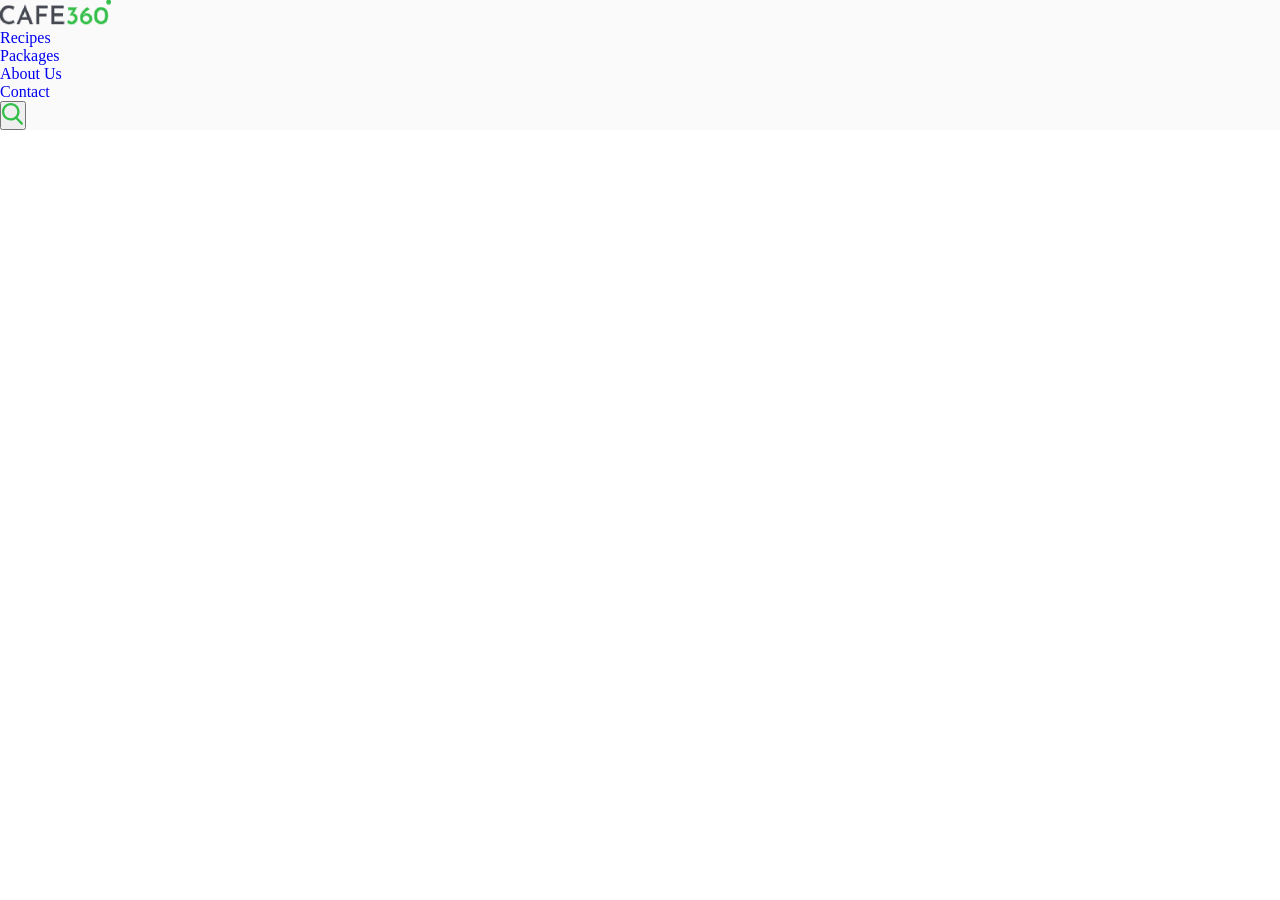
==== index.html @ 63da6c6f "select index.html and style.css" ====
<!DOCTYPE html>
<html lang="en">
<head>
	<meta charset="UTF-8">
	<meta name="viewport" content="width=device-width, initial-scale=1.0">
	<link rel="stylesheet" href="css/style.css">
	<title>Document</title>
</head>
<body>
	<div class="nav">
		<img class="nav-img" src="img/logo.PNG">
		<ul class="nav-item">
			<li class="nav-list">
				<a href="#" class="nav-link">Recipes</a>
			</li>
			<li class="nav-list">
				<a href="#" class="nav-link">Packages</a>
			</li>
			<li class="nav-list">
				<a href="#" class="nav-link">About Us</a>
			</li>
			<li class="nav-list">
				<a href="#" class="nav-link">Contact</a>
			</li>
		</ul>
		<button class="nav-button">
			<img class="nav-button-img" src="img/search.svg">
		</button>
	</div>
</body>
</html>
---- css/style.css ----
*{
	margin: 0;
	padding: 0;
	list-style-type: none;
	text-decoration: none;
	box-sizing: border-box;
}
.nav{
	background-color: #FAFAFB;
}
.nav-img{
	height: 25px;
}
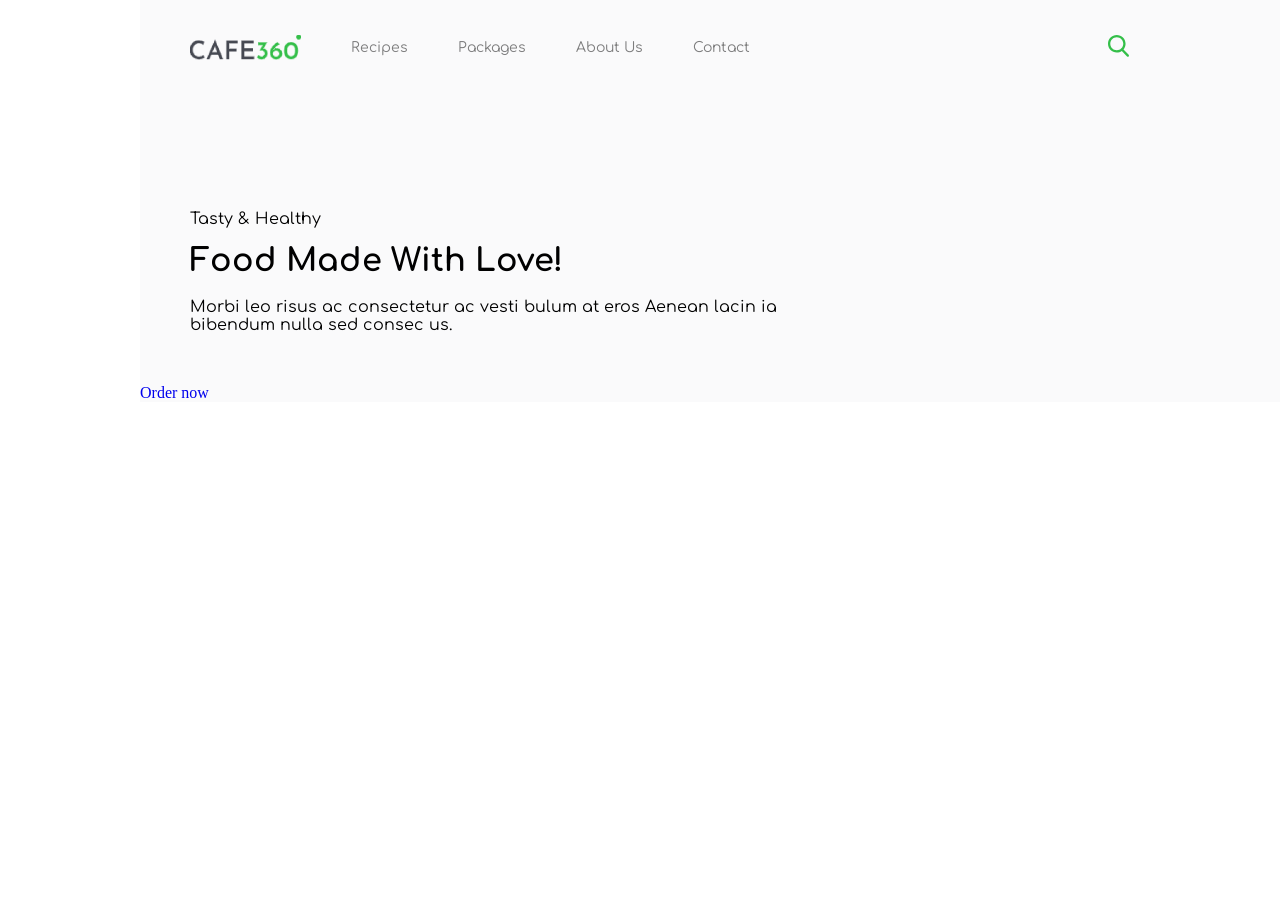
==== commit a0f8894b: "add effects" ====
--- a/index.html
+++ b/index.html
@@ -3,11 +3,14 @@
 <head>
 	<meta charset="UTF-8">
 	<meta name="viewport" content="width=device-width, initial-scale=1.0">
+	<link href="https://fonts.googleapis.com/css2?family=Comfortaa:wght@300;400;500;600;700&display=swap" rel="stylesheet">
 	<link rel="stylesheet" href="css/style.css">
 	<title>Document</title>
 </head>
 <body>
-	<div class="nav">
+	<header class="header">
+		<div class="container">
+			<div class="nav">
 		<img class="nav-img" src="img/logo.PNG">
 		<ul class="nav-item">
 			<li class="nav-list">
@@ -26,6 +29,16 @@
 		<button class="nav-button">
 			<img class="nav-button-img" src="img/search.svg">
 		</button>
-	</div>
+			</div>
+			<div class="food">
+			<p class="header-subtext">Tasty & Healthy</p>
+			<h1 class="header-title">Food Made With Love!</h1>
+			<p class="subtext">Morbi leo risus ac consectetur ac vesti bulum at eros Aenean lacin ia bibendum nulla sed consec us.</p>
+			</div>
+			<div class="white">
+				<a href="index.html">Order now</a>
+			</div>
+		</div>
+	</header>
 </body>
 </html>
--- a/css/style.css
+++ b/css/style.css
@@ -5,9 +5,65 @@
 	text-decoration: none;
 	box-sizing: border-box;
 }
+.header{
+	width: 100vw;
+}
+.container{
+	background-color: #FAFAFB;
+	width: 1140px;
+	margin-left: auto;
+}
+.food{
+	padding-top: 150px;
+	width: 1000px;
+    padding-left: 50px;
+}
 .nav{
+	padding-top: 35px;
+	padding-right: 80px;
 	background-color: #FAFAFB;
+	width: 1000px;
+	display: flex;
+    margin: 0 auto;
 }
 .nav-img{
 	height: 25px;
+	margin-left: -20px;
+}
+.nav-item{
+	display: flex;
+	justify-content: center;
+	align-items: center;
+	
+}
+.nav-list{
+	font-family: 'Comfortaa', cursive;
+	font-size: 14px;
+	display: flex;
+	justify-content: center;
+}
+.nav-link{
+	margin-left: 50px;
+	color: rgba(0 ,0 ,0 ,0.5);
+}
+.nav-button{
+	border: none;
+	outline: none;
+	background-color: #FAFAFB;
+	margin-left: auto;
+
+}
+.header-subtext{
+	font-family: 'Comfortaa', cursive;
+	padding-bottom: 15px;
+}
+.header-title{
+	font-family: 'Comfortaa', cursive;
+	font-weight: bold;
+	padding-bottom: 20px;
+}
+.subtext{
+	font-family: 'Comfortaa', cursive;
+	width: 600px;
+	padding-bottom: 50px;
 }
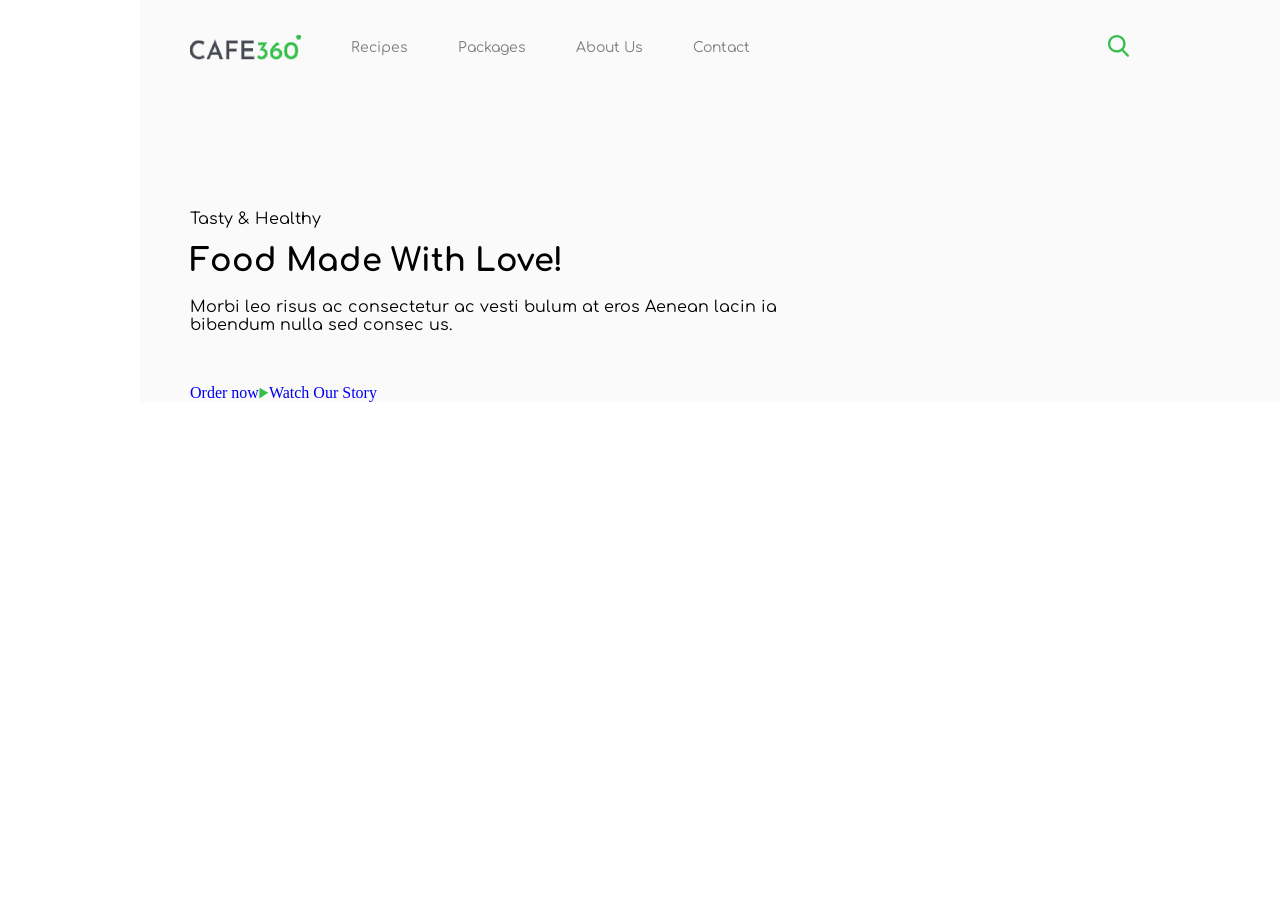
==== commit d1a62a4e: "i delete it because it was not important" ====
--- a/index.html
+++ b/index.html
@@ -35,8 +35,12 @@
 			<h1 class="header-title">Food Made With Love!</h1>
 			<p class="subtext">Morbi leo risus ac consectetur ac vesti bulum at eros Aenean lacin ia bibendum nulla sed consec us.</p>
 			</div>
-			<div class="white">
-				<a href="index.html">Order now</a>
+			<div class="order">
+				<a href="#" class="order-link">Order now</a>
+				<a href="#" class="order-link-story">
+					<img class="order-img" src="img/play.svg">
+					<p class="order-subtext">Watch Our Story</p>
+				</a>
 			</div>
 		</div>
 	</header>
--- a/css/style.css
+++ b/css/style.css
@@ -66,4 +66,13 @@
 	font-family: 'Comfortaa', cursive;
 	width: 600px;
 	padding-bottom: 50px;
+}
+.order{
+	width: 1000px;
+	padding-left: 50px;
+	display: flex;
+	flex-direction: row;
+}
+.order-link-story{
+	display: flex;
 }
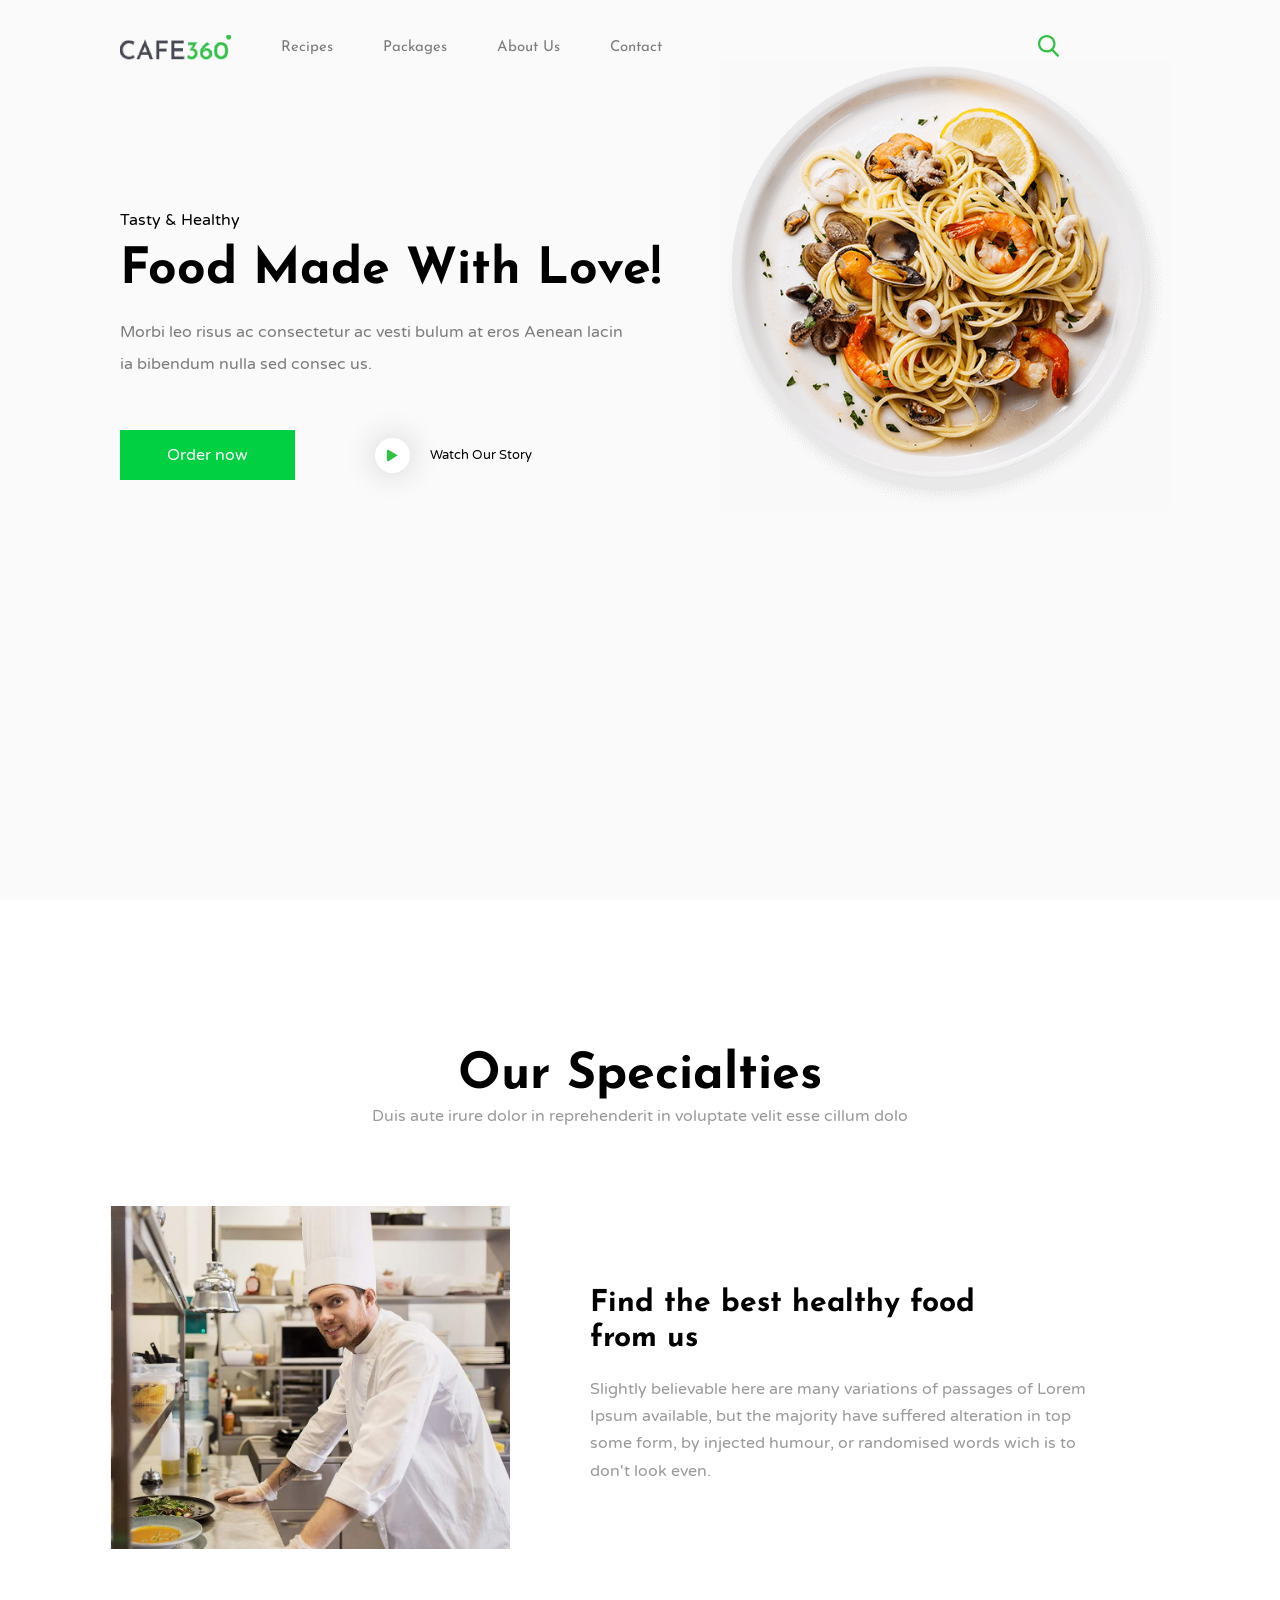
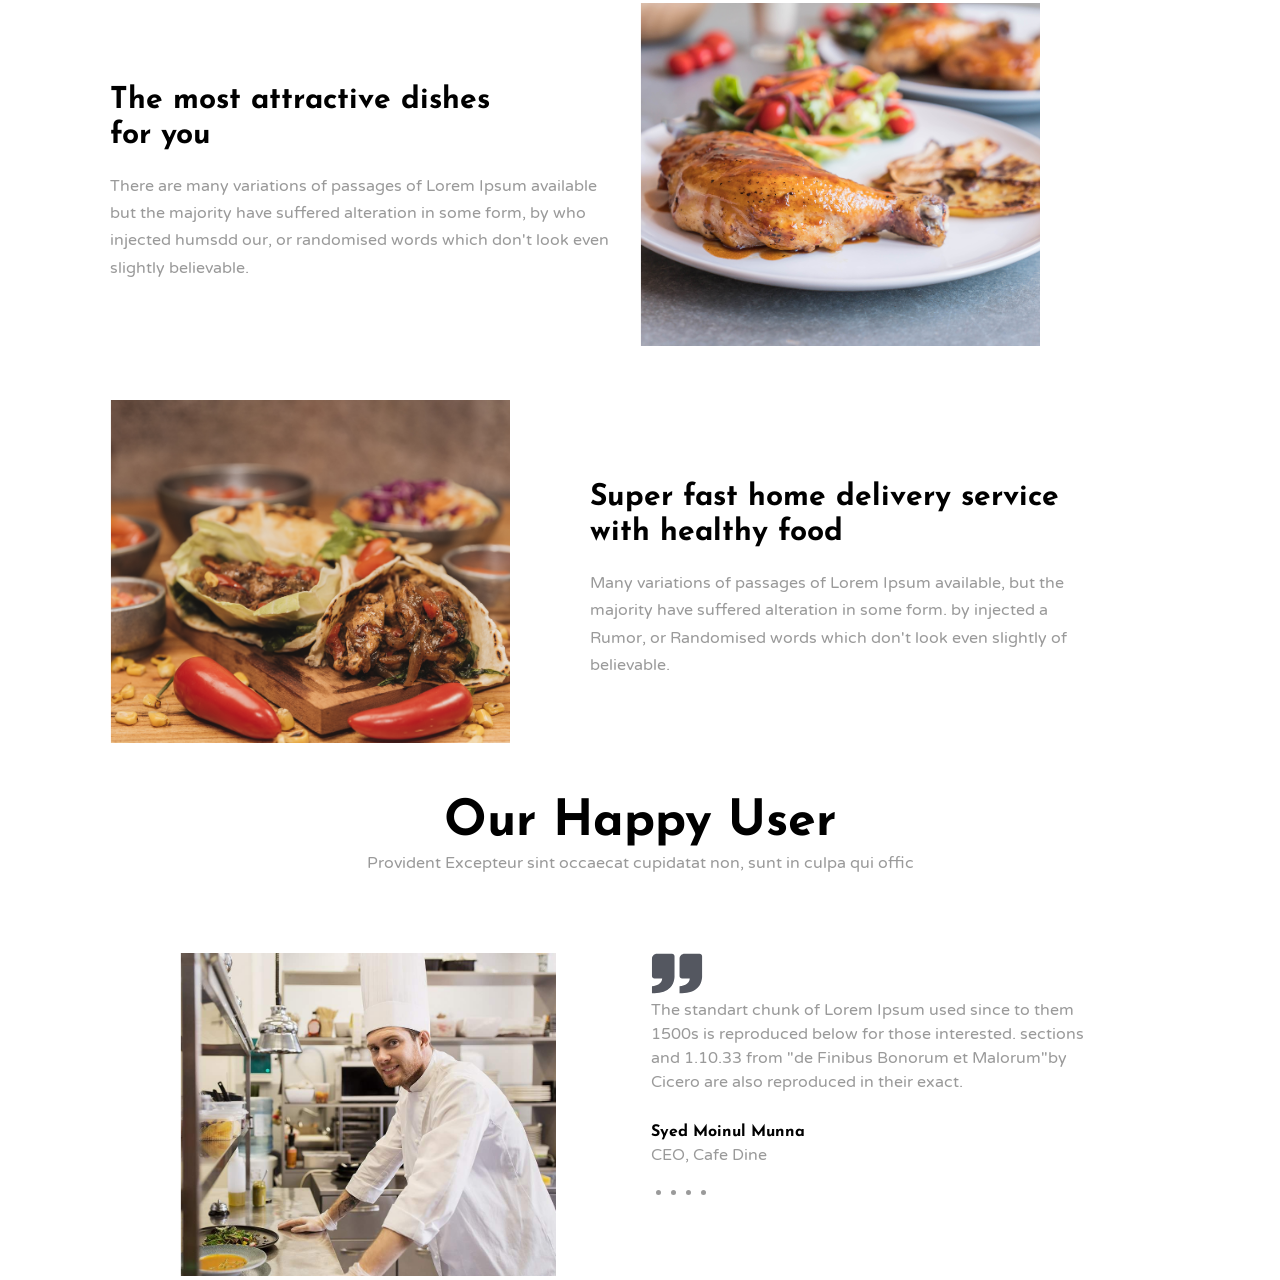
==== commit 2bc72496: "add some new things" ====
--- a/index.html
+++ b/index.html
@@ -3,7 +3,8 @@
 <head>
 	<meta charset="UTF-8">
 	<meta name="viewport" content="width=device-width, initial-scale=1.0">
-	<link href="https://fonts.googleapis.com/css2?family=Comfortaa:wght@300;400;500;600;700&display=swap" rel="stylesheet">
+	<link rel="preconnect" href="https://fonts.gstatic.com">
+	<link href="https://fonts.googleapis.com/css2?family=Josefin+Sans:ital,wght@0,100;0,200;0,300;0,400;0,500;0,600;0,700;1,100;1,200;1,300;1,400;1,500;1,600;1,700&family=Varela+Round&display=swap" rel="stylesheet">
 	<link rel="stylesheet" href="css/style.css">
 	<title>Document</title>
 </head>
@@ -11,38 +12,100 @@
 	<header class="header">
 		<div class="container">
 			<div class="nav">
-		<img class="nav-img" src="img/logo.PNG">
-		<ul class="nav-item">
-			<li class="nav-list">
-				<a href="#" class="nav-link">Recipes</a>
-			</li>
-			<li class="nav-list">
-				<a href="#" class="nav-link">Packages</a>
-			</li>
-			<li class="nav-list">
-				<a href="#" class="nav-link">About Us</a>
-			</li>
-			<li class="nav-list">
-				<a href="#" class="nav-link">Contact</a>
-			</li>
-		</ul>
-		<button class="nav-button">
-			<img class="nav-button-img" src="img/search.svg">
-		</button>
+				<img class="nav-img" src="img/logo.PNG">
+				<ul class="nav-item">
+					<li class="nav-list">
+						<a href="#" class="nav-link">Recipes</a>
+					</li>
+					<li class="nav-list">
+						<a href="#" class="nav-link">Packages</a>
+					</li>
+					<li class="nav-list">
+						<a href="#" class="nav-link">About Us</a>
+					</li>
+					<li class="nav-list">
+						<a href="#" class="nav-link">Contact</a>
+					</li>
+				</ul>
+				<button class="nav-button">
+					<img class="nav-button-img" src="img/search.svg">
+				</button>
 			</div>
+			<main class="main">
 			<div class="food">
-			<p class="header-subtext">Tasty & Healthy</p>
-			<h1 class="header-title">Food Made With Love!</h1>
-			<p class="subtext">Morbi leo risus ac consectetur ac vesti bulum at eros Aenean lacin ia bibendum nulla sed consec us.</p>
-			</div>
-			<div class="order">
+				<p class="header-subtext">Tasty & Healthy</p>
+				<h1 class="header-title">Food Made With Love!</h1>
+				<p class="subtext">Morbi leo risus ac consectetur ac vesti bulum at eros Aenean lacin ia bibendum nulla sed consec us.</p>
+				<div class="order">
 				<a href="#" class="order-link">Order now</a>
-				<a href="#" class="order-link-story">
+				<button class="order">
 					<img class="order-img" src="img/play.svg">
 					<p class="order-subtext">Watch Our Story</p>
-				</a>
+				</button>
+			</div>
+			</div>
+			<div class="header-img">
+				<img class="background" src="img/img.svg" >
+			</div>
+			
+			</main>
+		</div>
+	</header>
+	<section class="specialties">
+		<div class="container">
+			<h1 class="specialties-title">Our Specialties</h1>
+			<p class="specialties-subtext">Duis aute irure dolor in reprehenderit in voluptate velit esse cillum dolo</p>
+			<div class="flex">
+				<div class="image">
+					<img class="image-img" src="img/img-2.png">
+				</div>
+				<div class="info">
+					<h2 class="info-title">Find the best healthy food from us</h2>
+					<p class="info-subtext">Slightly believable here are many variations of passages of Lorem Ipsum available, but the majority have suffered alteration in top some form, by injected humour, or randomised words wich is to don't look even.</p>
+				</div>
+			</div>
+			<div class="dishes">
+				<div class="side">
+				<h2 class="dishes-title">The most attractive dishes for you</h2>
+				<p class="dishes-subtext">There are many variations of passages of Lorem Ipsum available but the majority have suffered alteration in some form, by who injected humsdd our, or randomised words which don't look even slightly believable.</p>
+				</div>
+				<div class="dishes-img">
+					<img class="dishes-img-image" src="img/img-3.png">
+				</div>
+			</div>
+			<div class="flex">
+				<div class="image">
+					<img class="image-img" src="img/img-4.png">
+				</div>
+				<div class="info">
+					<h2 class="infos-title">Super fast home delivery service with healthy food</h2>
+					<p class="info-subtext">Many variations of passages of Lorem Ipsum available, but the majority have suffered alteration in some form. by injected a Rumor, or Randomised words which don't look even slightly of believable.</p>
+				</div>
 			</div>
 		</div>
-	</header>
+	</section>
+	<section class="user">
+		<div class="container">
+		<h1 class="user-title">Our Happy User</h1>
+		<p class="user-subtext">Provident Excepteur sint occaecat cupidatat non, sunt in culpa qui offic</p>
+		<div class="happy">
+			<div class="photo">
+			<img src="img/img-2.png" class="happy-img">
+			</div>
+			<div class="icon">
+				<img src="img/bxs-quote-left.svg" class="icon-img">
+				<p class="icon-subtext">The standart chunk of Lorem Ipsum used since to them 1500s is reproduced below for those interested. sections and 1.10.33 from "de Finibus Bonorum et Malorum"by Cicero are also reproduced in their exact.</p>
+				<p class="happy-subtext">Syed Moinul Munna</p>
+				<p class="happy-icon-subtext">CEO, Cafe Dine</p>
+				<div class="dot">
+				<span></span>
+				<span></span>
+				<span></span>
+				<span></span>
+				</div>
+			</div>
+		</div>
+		</div>
+	</section>
 </body>
 </html>
--- a/css/style.css
+++ b/css/style.css
@@ -6,18 +6,33 @@
 	box-sizing: border-box;
 }
 .header{
-	width: 100vw;
+	background-color: #FAFAFB;
+	height: 100vh;
+}
+header >.container{
+	width: 1140px;
+	margin: 0 auto;
 }
 .container{
-	background-color: #FAFAFB;
 	width: 1140px;
-	margin-left: auto;
+	margin: 0 auto;
 }
 .food{
 	padding-top: 150px;
 	width: 1000px;
     padding-left: 50px;
 }
+.main{
+	position: relative;
+	display: flex;
+	align-items: center;
+}
+.background{
+	position: absolute;
+	top: 0;
+	left: 650px;
+	width: 450px; 
+}
 .nav{
 	padding-top: 35px;
 	padding-right: 80px;
@@ -37,8 +52,8 @@
 	
 }
 .nav-list{
-	font-family: 'Comfortaa', cursive;
-	font-size: 14px;
+	font-family: "Josefin Sans";
+	font-size: 15px;
 	display: flex;
 	justify-content: center;
 }
@@ -46,6 +61,9 @@
 	margin-left: 50px;
 	color: rgba(0 ,0 ,0 ,0.5);
 }
+.nav-link:focus{
+	color: #000;
+}
 .nav-button{
 	border: none;
 	outline: none;
@@ -54,25 +72,207 @@
 
 }
 .header-subtext{
-	font-family: 'Comfortaa', cursive;
+	font-family: "Varela Round";
 	padding-bottom: 15px;
 }
 .header-title{
-	font-family: 'Comfortaa', cursive;
+	font-family: "Josefin Sans";
 	font-weight: bold;
+	width: 100%;
+	font-size: 50px;
 	padding-bottom: 20px;
 }
 .subtext{
-	font-family: 'Comfortaa', cursive;
-	width: 600px;
+	font-family: "Varela Round";
+	width: 510px;
 	padding-bottom: 50px;
+	line-height: 2;
+	color: rgba(0 ,0 ,0 ,0.5);
 }
 .order{
+	background-color: #FAFAFB;
+	border:none;
+	outline: none;
+	margin-left: auto;
 	width: 1000px;
-	padding-left: 50px;
 	display: flex;
 	flex-direction: row;
+	align-items: center;
 }
 .order-link-story{
 	display: flex;
-}+	align-items: center;
+}
+.order-link{
+	width: 200px;
+	text-align: center;
+	font-family: "Varela Round";
+	color: #fff;
+	background-color: #00D042;
+	padding-top: 15px;
+	padding-bottom: 15px;
+	padding-left: 30px;
+	padding-right: 30px;
+}
+.order-img{
+	background-color: #fff;
+	box-shadow: 0 0 30px 1px lightgrey;
+	width: 35px;
+	height: 35px;
+	padding-top: 10px;
+	padding-bottom: 10px;
+	padding-right: 10px;
+	padding-left: 10px;
+	margin-left: 80px;
+	border-radius: 50%;
+}
+.order-subtext{
+	font-family: "Varela Round";
+	color: #000;
+	padding-left: 20px;
+
+}
+
+.specialties{
+	margin-top: 150px;
+	width: 100vw;
+	padding-bottom: 50px;
+}
+.specialties-title{
+	font-family: "Josefin Sans";
+	font-size: 50px;
+	text-align: center;
+}
+.specialties-subtext{
+	font-family: "Varela Round";
+	text-align: center;
+	padding-top: 5px;
+	padding-bottom: 80px;
+	color: #9a9a9a;
+}
+.image{
+	width: 50%;
+}
+.image-img{
+	width: 400px;
+	margin-left: 40px;
+}
+.info{
+	width: 50%;
+	padding-top: 80px;
+	margin-right: 100px;
+}
+.info-title{
+	font-family: "Josefin Sans";
+	font-size: 30px;
+	width: 400px;
+	line-height: 35px;
+	padding-bottom: 20px;
+}
+.info-subtext{
+	font-family: "Varela Round";
+	width: 500px;
+	color: #9a9a9a;
+	line-height: 1.7;
+}
+.flex{
+	display: flex;
+}
+.dishes{
+	margin: 50px 0;
+	display: flex;
+	
+}
+.dishes-img{
+	width: 50%;
+}
+.side{
+	width: 50%;
+}
+.dishes-title{
+	margin-left: 40px;
+	padding-top: 80px;
+	font-family: "Josefin Sans";
+	font-size: 30px;
+	width: 400px;
+	line-height: 35px;
+	padding-bottom: 20px;
+}
+.dishes-subtext{
+	margin-left: 40px;
+	font-family: "Varela Round";
+	width: 500px;
+	color: #9a9a9a;
+	line-height: 1.7;
+}
+.dishes-img-image{
+	width: 400px;
+}
+.infos-title{
+	font-family: "Josefin Sans";
+	font-size: 30px;
+	width: 500px;
+	line-height: 35px;
+	padding-bottom: 20px;
+}
+.user >.container{
+	width: 1140px;
+	margin: 0 auto;
+}
+.user-title{
+	text-align: center;
+	font-family: "Josefin Sans";
+	font-size: 50px;
+	padding-bottom: 5px;
+}
+.user-subtext{
+	text-align: center;
+	font-family: "Varela Round";
+	color: #9a9a9a;
+	padding-bottom: 80px;
+}
+.happy{
+	display: flex;
+	justify-content: center;
+}
+.icon-img{
+	width: 52px;
+    height: 41px;
+}
+.icon-subtext{
+	width: 450px;
+	line-height: 1.5;
+	color: #9a9a9a;
+	font-family: "Varela Round";
+	padding-bottom: 30px;
+}
+.happy-subtext{
+	font-family: "Josefin Sans";
+	font-weight: bold;
+}
+.happy-icon-subtext{
+	font-family: "Varela Round";
+	color: #9a9a9a;
+	padding-top: 5px;
+}
+.happy-img{
+	width: 80%;
+}
+.dot{
+	display: flex;
+	align-items: center;
+	margin-top: 20px;
+
+}
+span{
+	width: 5px;
+	height: 5px;
+	background-color: #9a9a9a;
+	margin: 5px;
+	border-radius: 50%;
+}
+span:hover{
+	background-color: #34bf49;
+	width: 10px;
+	height: 10px;
+}
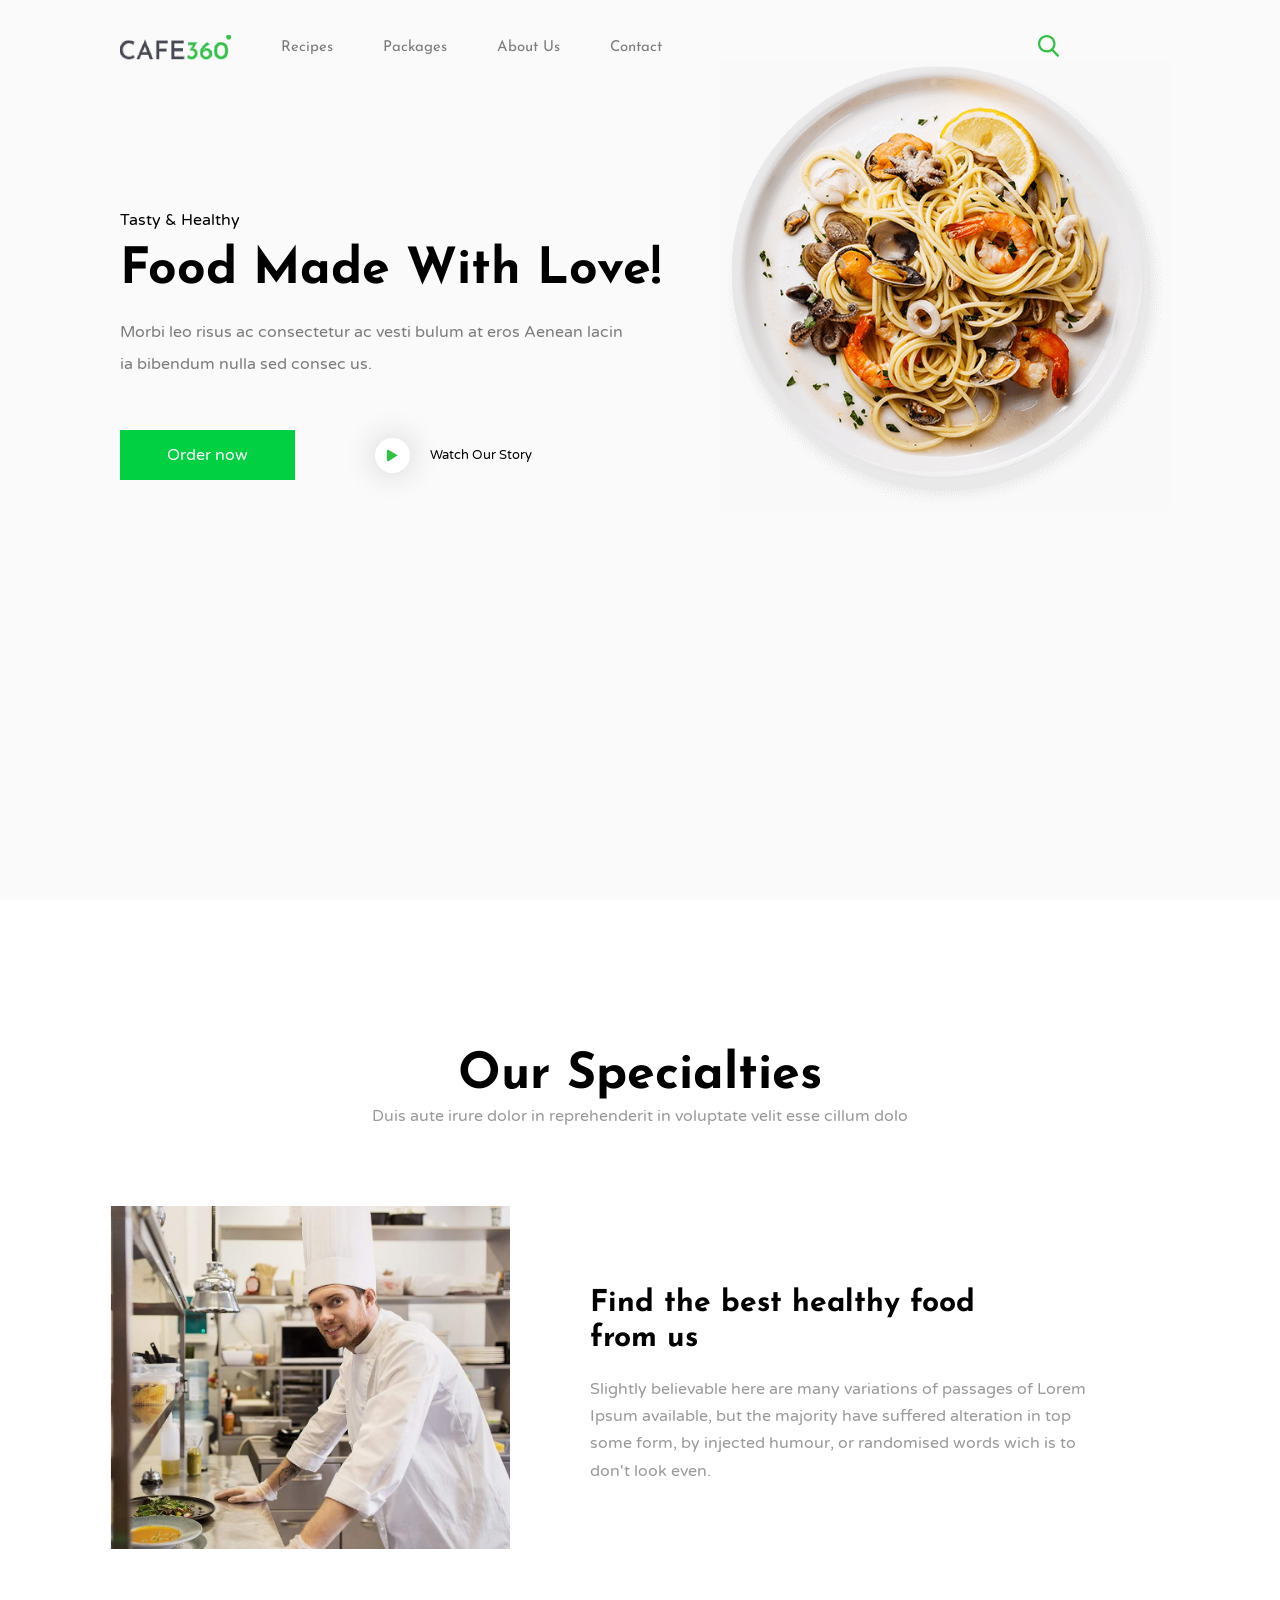
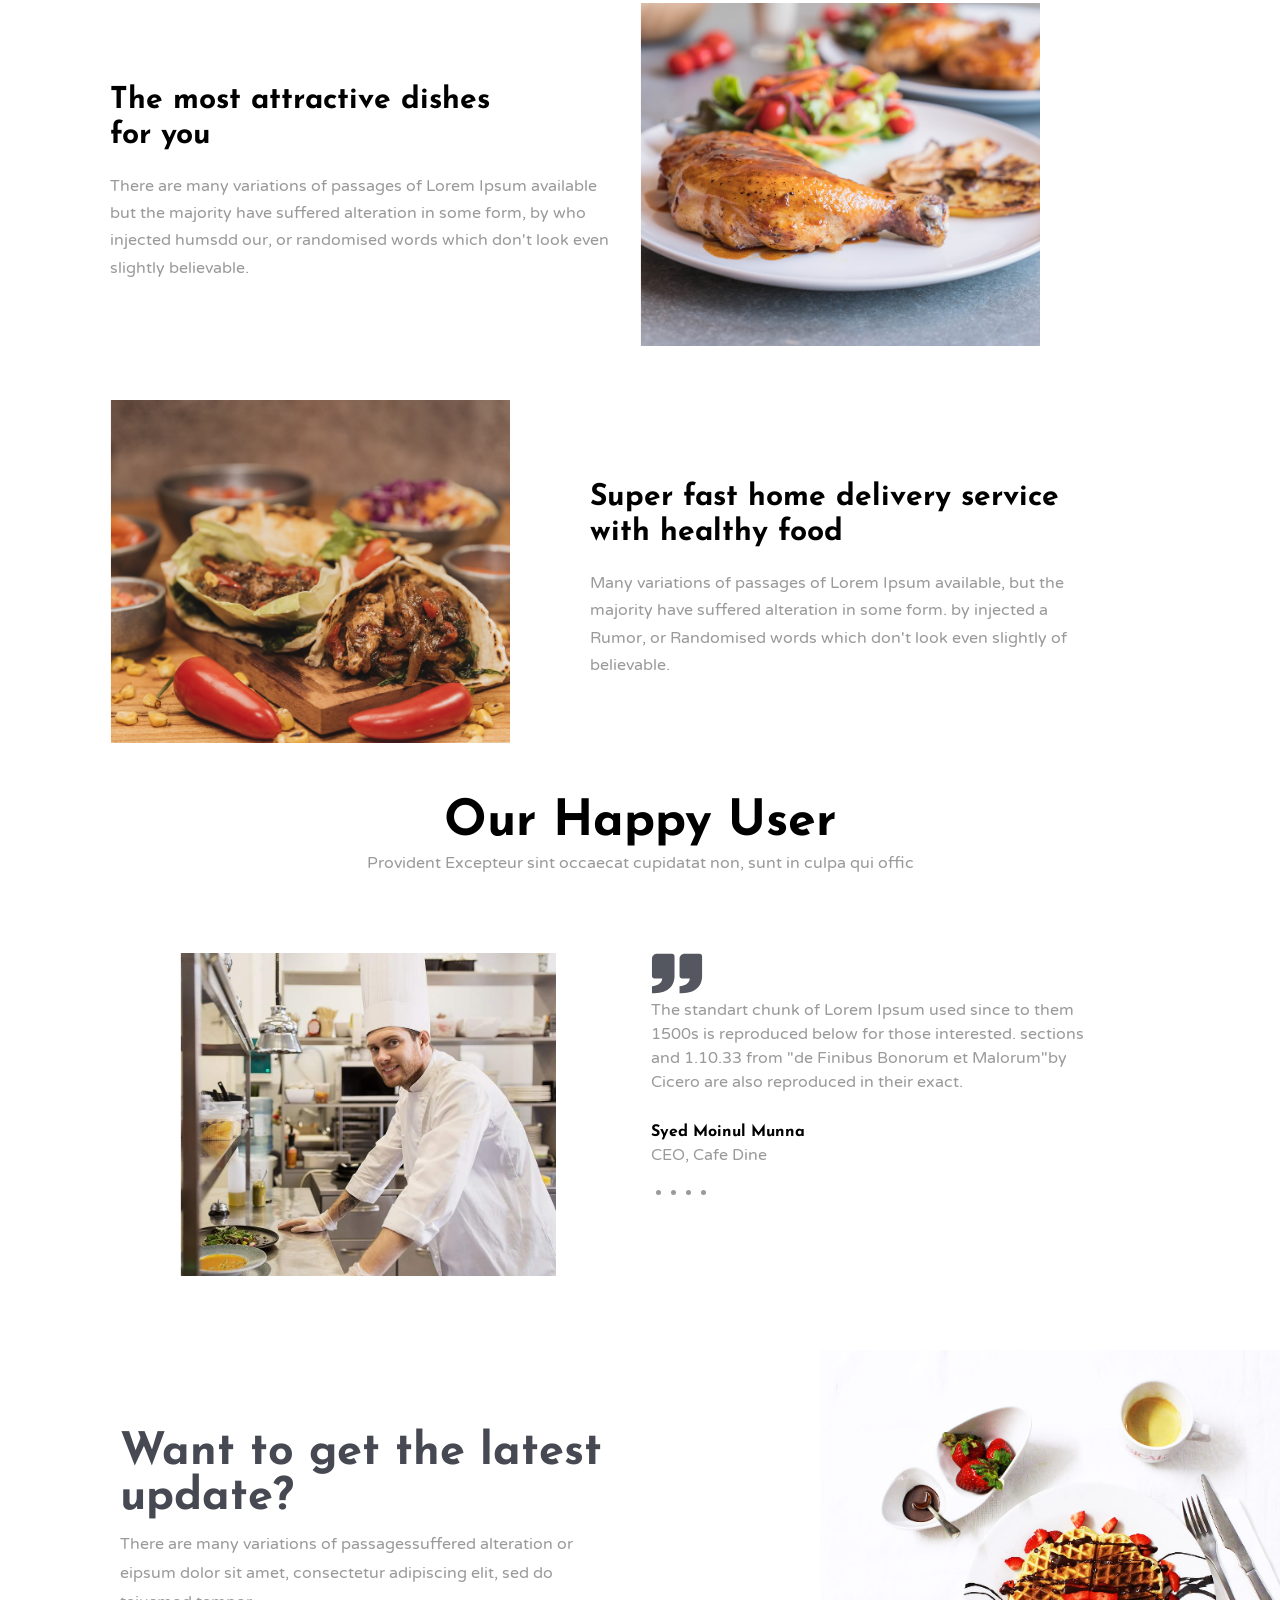
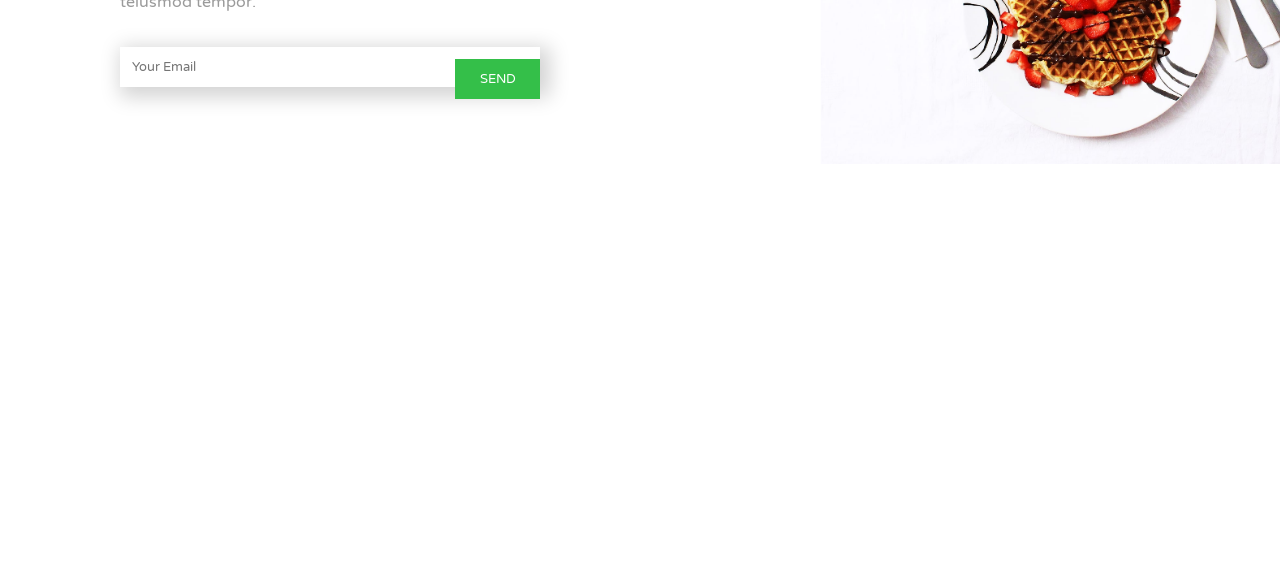
==== commit a51e2652: "add styles" ====
--- a/index.html
+++ b/index.html
@@ -37,7 +37,7 @@
 				<h1 class="header-title">Food Made With Love!</h1>
 				<p class="subtext">Morbi leo risus ac consectetur ac vesti bulum at eros Aenean lacin ia bibendum nulla sed consec us.</p>
 				<div class="order">
-				<a href="#" class="order-link">Order now</a>
+				<a href="https://brave-wing-efa659.netlify.app/" class="order-link">Order now</a>
 				<button class="order">
 					<img class="order-img" src="img/play.svg">
 					<p class="order-subtext">Watch Our Story</p>
@@ -107,5 +107,20 @@
 		</div>
 		</div>
 	</section>
+	<section class="update">
+		<div class="container">
+			<div class="get">
+			<p class="update-subtext">Want to get the latest update?</p>
+			<p class="get-subtext">There are many variations of passagessuffered alteration or eipsum dolor sit amet, consectetur adipiscing elit, sed do teiusmod tempor.</p>
+			<input class="update-input" placeholder="Your Email" type="email">
+			<button class="update-button">
+				<p class="update-button-subtext">send</p>
+			</button>
+			</div>
+			<div class="update-img">
+				<img src="img/img-5.png" width="500">
+			</div>
+		</div>
+	</section>
 </body>
 </html>
--- a/css/style.css
+++ b/css/style.css
@@ -276,3 +276,57 @@
 	width: 10px;
 	height: 10px;
 }
+.update > .container{
+	display: flex;
+	width: 1140px;
+	margin-left: auto;
+	padding-left: 50px;
+}
+.update{
+	height: 100vh;
+}
+.get{
+	width: 50%;
+}
+.update-subtext{
+	color: #464952;
+	padding-top: 150px;
+	font-family: "Josefin Sans";
+	font-size: 45px;
+	font-weight: bold;
+	padding-bottom: 10px;
+
+}
+.get-subtext{
+	font-family: "Varela Round";
+	width: 500px;
+	color: #9a9a9a;
+	line-height: 1.8;
+	padding-bottom: 30px;
+}
+.update-input{
+	font-family: "Varela Round";
+	position: relative;
+	box-shadow: 5px 5px 20px 5px lightgrey;
+	border: none;
+	padding: 12px;
+	width: 420px;
+}
+.update-button{
+	font-family: "Varela Round";
+	color: #fff;
+	position: absolute;
+	width: 85px;
+	left: 455px;
+	bottom: -2399px;
+	outline: none;
+	padding: 12px;
+	text-transform: uppercase;
+	background-color: #34bf49;
+	border: none;
+}
+.update-img{
+	margin-top: 70px;
+	margin-left: 200px;
+	width: 50%;
+}
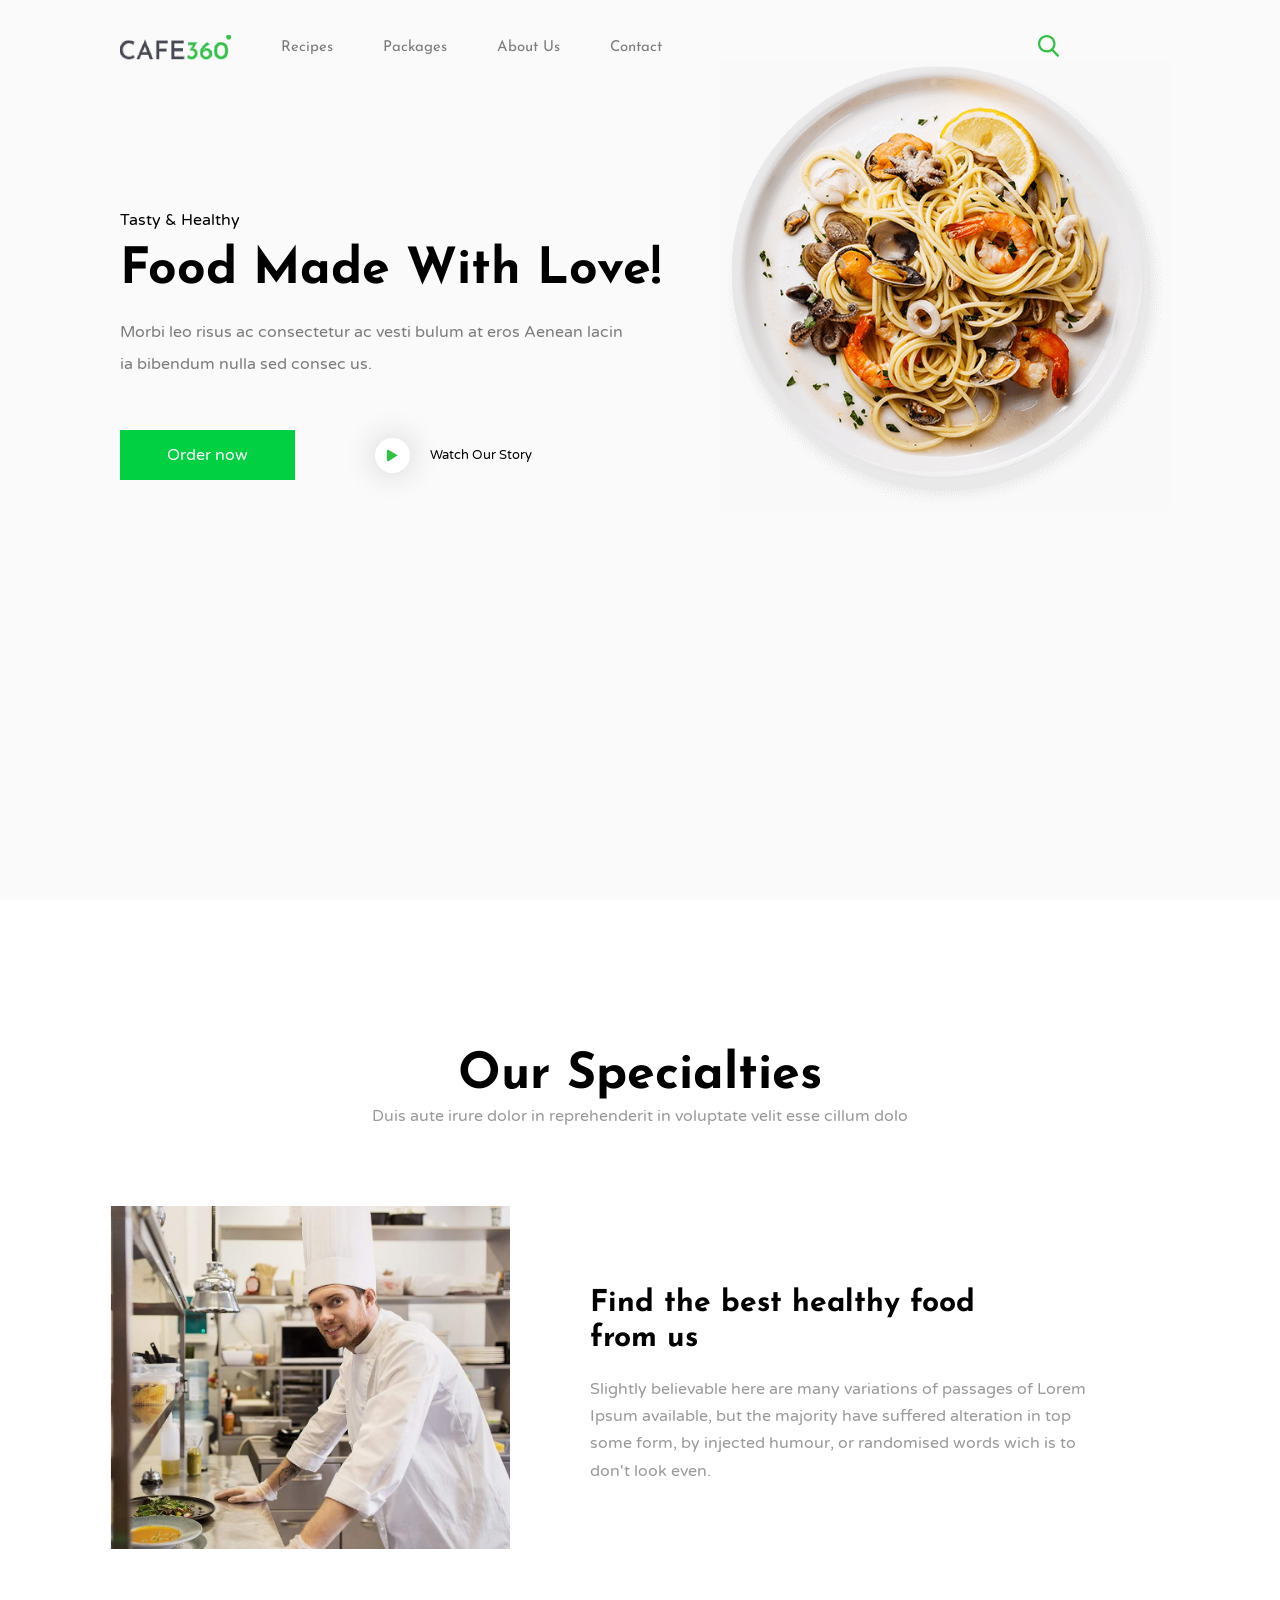
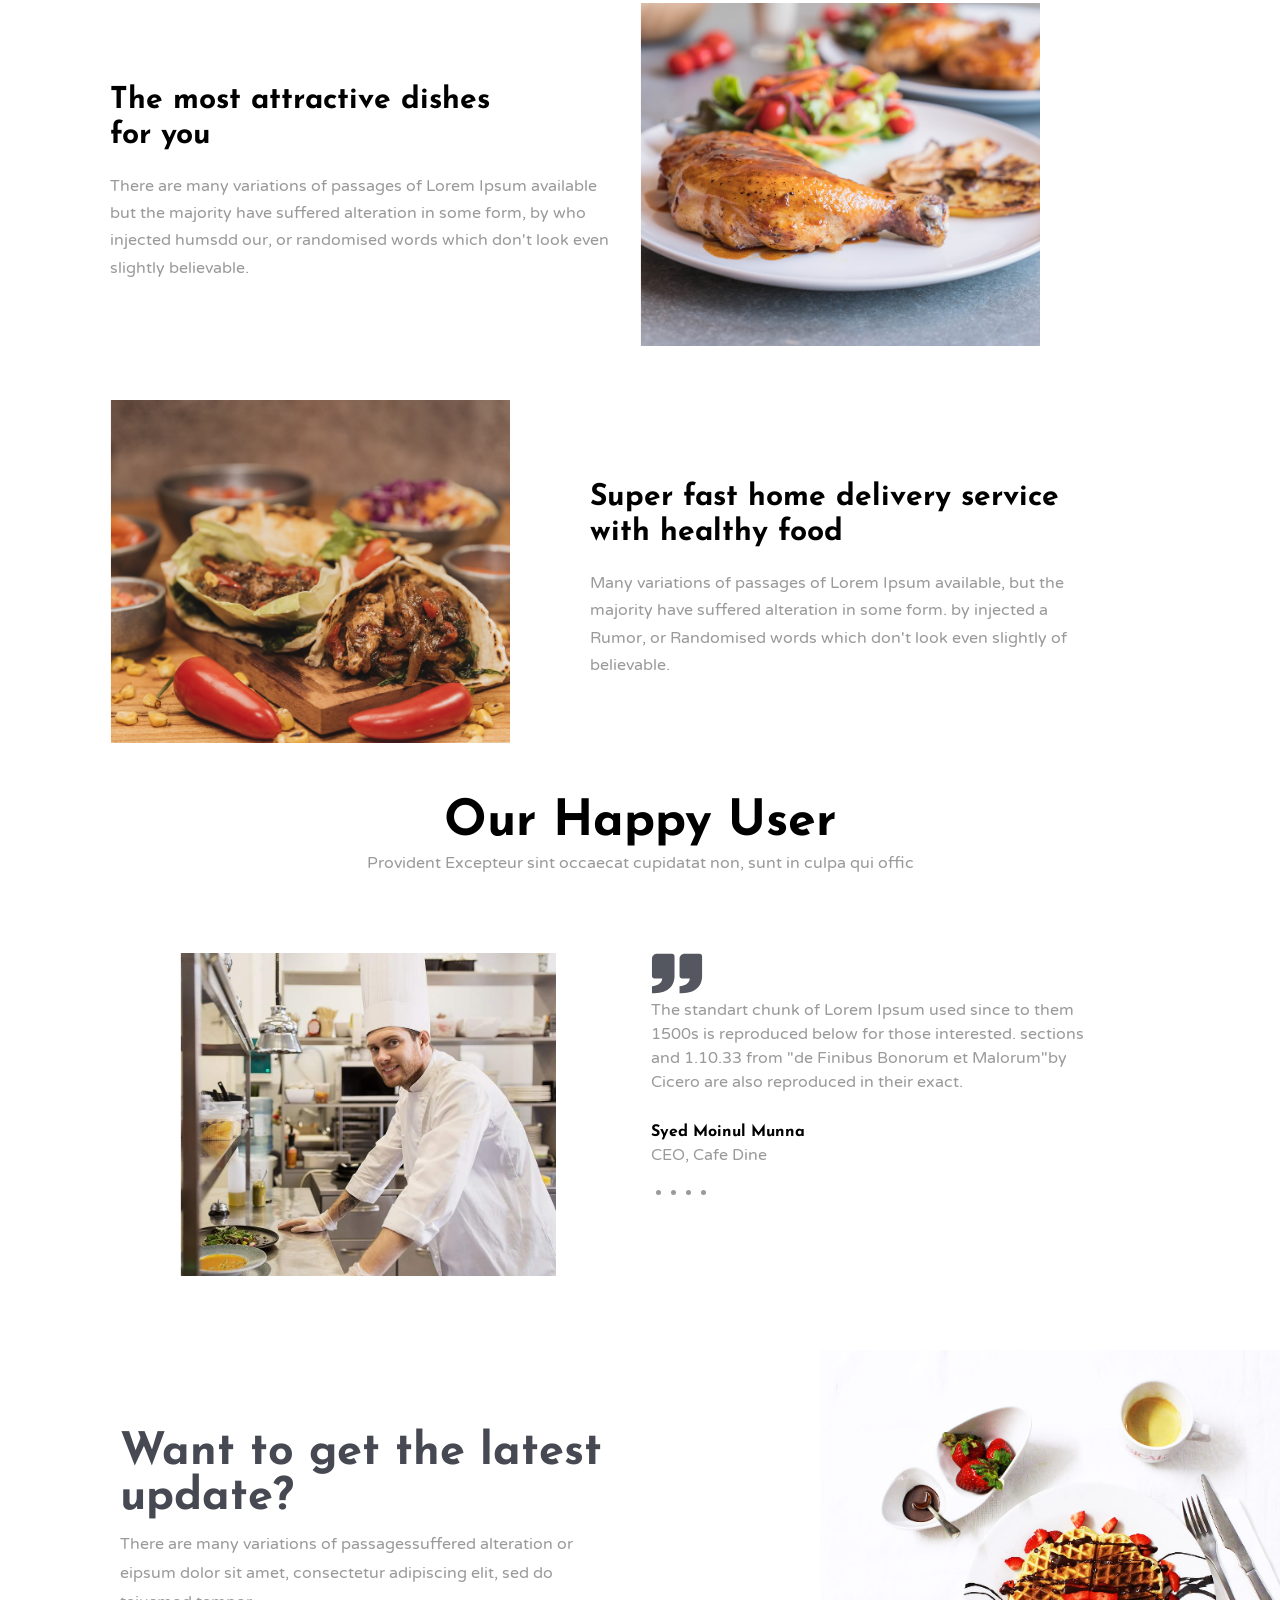
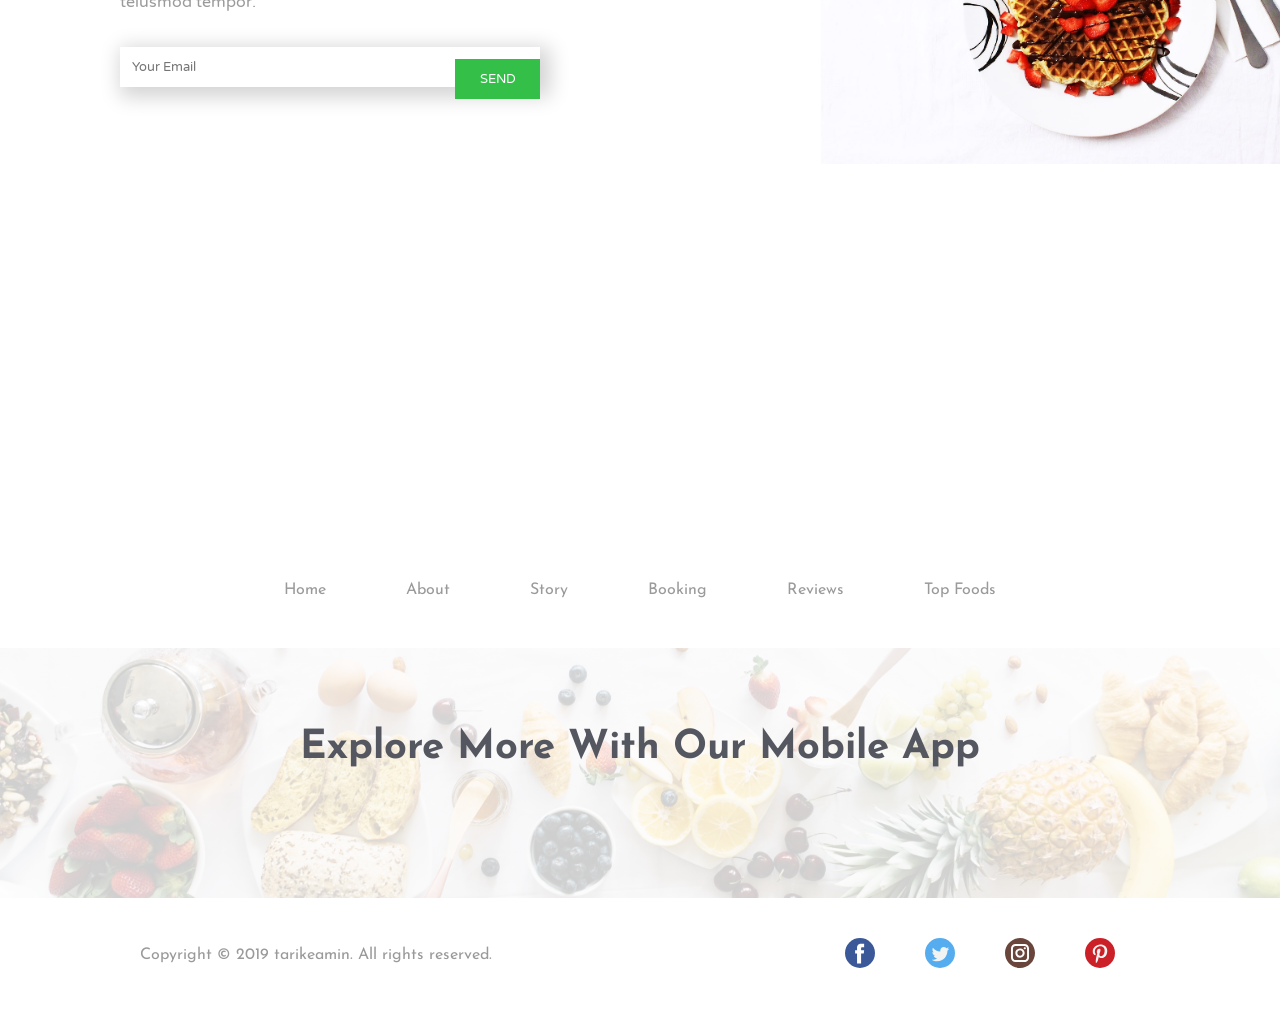
==== commit 24a3d4f4: "add a new section" ====
--- a/index.html
+++ b/index.html
@@ -122,5 +122,45 @@
 			</div>
 		</div>
 	</section>
+	<section class="app">
+		<ul class="app-item">
+			<li class="app-list">
+				<a href="#" class="app-link">Home</a>
+			</li>
+			<li class="app-list">
+				<a href="#" class="app-link">About</a>
+			</li>
+			<li class="app-list">
+				<a href="#" class="app-link">Story</a>
+			</li>
+			<li class="app-list">
+				<a href="#" class="app-link">Booking</a>
+			</li>
+			<li class="app-list">
+				<a href="#" class="app-link">Reviews</a>
+			</li>
+			<li class="app-list">
+				<a href="#" class="app-link">Top Foods</a>
+			</li>
+		</ul>
+		<div class="fruits">
+		<p class="app-subtext">Explore More With Our Mobile App</p>
+		</div>
+		<div class="links">
+			<p class="links-subtext">Copyright © 2019 tarikeamin. All rights reserved.</p>
+			<a href="#">
+				<img class="links-img" src="img/facebook.svg">
+			</a>
+			<a href="#">
+				<img class="links-img" src="img/twitter.svg">
+			</a>
+			<a href="#">
+				<img class="links-img" src="img/instagram.svg">
+			</a>
+			<a href="#">
+				<img class="links-img" src="img/pinterest.svg">
+			</a>
+		</div>
+	</section>
 </body>
 </html>
--- a/css/style.css
+++ b/css/style.css
@@ -329,4 +329,55 @@
 	margin-top: 70px;
 	margin-left: 200px;
 	width: 50%;
+}
+.app-item{
+	display: flex;
+	align-items: center;
+	justify-content: center;
+}
+.app-list{
+	margin-bottom: 50px;
+}
+.app-link{
+	font-family: "Josefin Sans";
+	color: #9a9a9a;
+	padding: 40px;
+}
+.app-link:focus{
+	color: #34bf49;
+}
+.app-subtext{
+	font-family: "Josefin Sans";
+	font-size: 40px;
+	font-weight: bold;
+	color: #545760;
+	text-align: center;
+	padding-top: 80px;
+}
+.fruits{
+	background-image: 
+	  linear-gradient( hsla(0, 0%, 100%, 0.8),50%,rgba(255, 255, 255, 0.8)),
+	  url("../img/img (2).png");
+	width: 100vw;
+	height: 250px;
+	background-size: cover;
+	background-repeat: no-repeat;
+}
+.links{
+	width: 1000px;
+	margin: 0 auto;
+	padding: 40px 0;
+	display: flex;
+	justify-content: center;
+	align-items: center;
+}
+
+.links-subtext{
+	margin-right: auto;
+	font-family: "Josefin Sans";
+	color: #9a9a9a;
+}
+.links-img{
+	margin: 0 25px;
+	width: 30px;
 }
